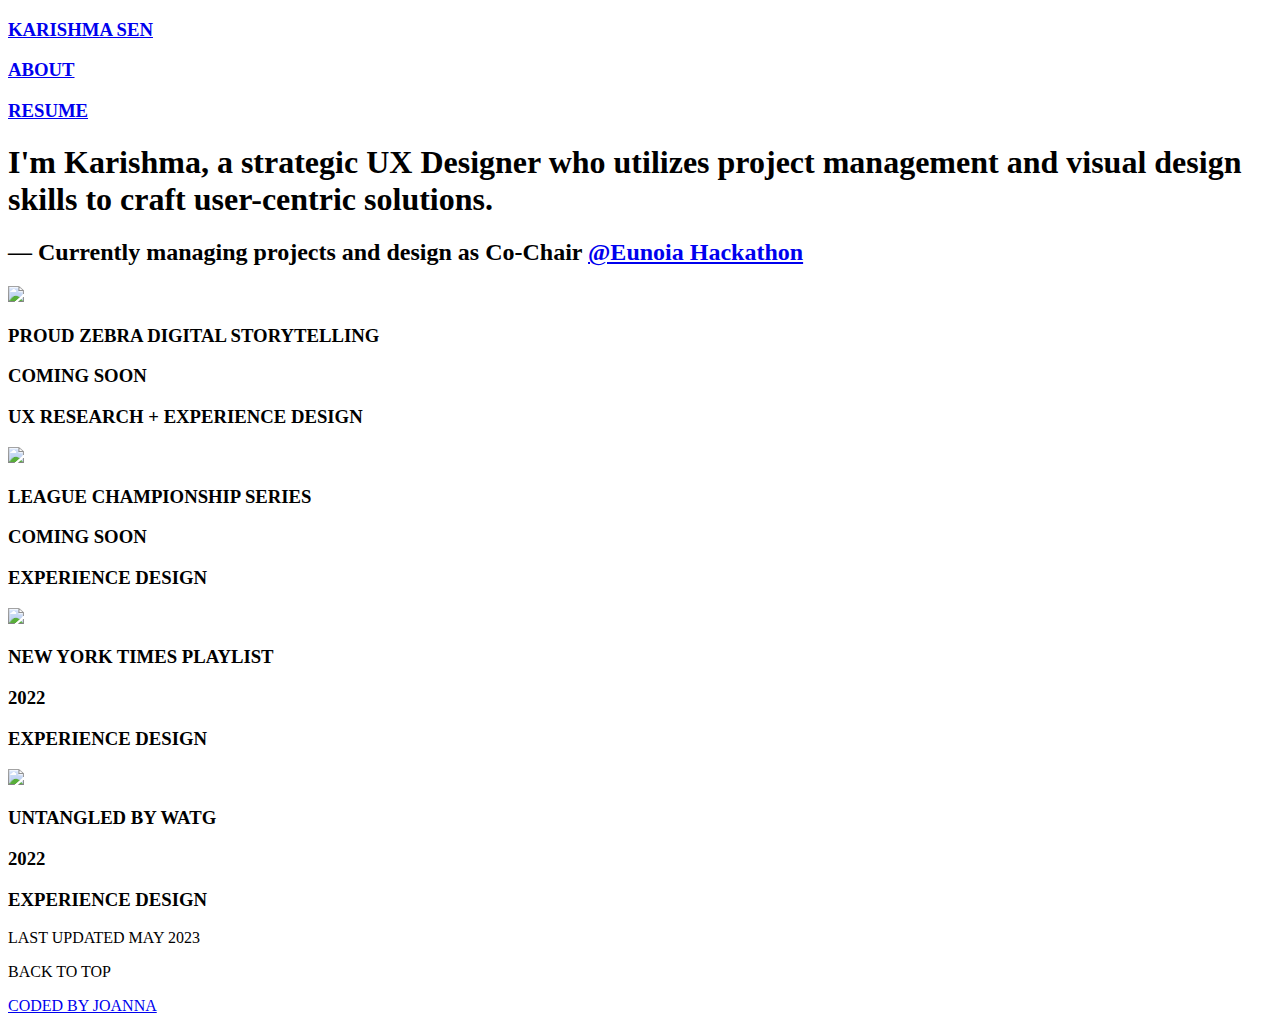
==== index.html @ a71f279d "initial upload" ====
<!doctype html>

<html lang="en">
<head>
	<meta charset="utf-8">
	<link href="https://fonts.googleapis.com/css2?family=Red+Hat+Display:ital,wght@0,300;0,400;0,500;0,600;0,700;1,300;1,400;1,500;1,600;1,700&display=swap" rel="stylesheet">
	<link href="https://fonts.googleapis.com/css2?family=Questrial&display=swap" rel="stylesheet">
	
	<link rel="stylesheet" href="css/main.css">
	<link rel="stylesheet" href="css/grid.css">
	<meta name="viewport" content="width=device-width, initial-scale=1.0">
	<link rel="icon" type="image/png" sizes="32x32" href="img/favicon_io/favicon-32x32.png">

	<title>Karishma Sen</title>
</head>

<body>
	<header class="main-nav">
		<nav class= "main-nav-container">
			<div class="left-nav-items">
				<h3><a class="green" href="index.html">KARISHMA SEN</a></h3>
			</div>
			<div class="right-nav-items">
				<h3><a class="green" href="about.html">ABOUT</a></h3>
				<h3><a class="green" href="img/resume.pdf" target="_blank">RESUME</a></h3>
			</div>
		</nav>
	</header>

	<div class="main-container">
		<div class="landing full-span">
			<div class="landing-info">
				<h1>I'm Karishma, a strategic UX Designer who utilizes project management and visual design skills to craft user-centric solutions.</h1>
				<h2>— Currently managing projects and design as Co-Chair <a href="https://eunoiadesign.ca/" target="_blank">@Eunoia Hackathon</a></h2>
			</div>
		</div> <!-- end of landing-->
		
		<section id="projects">
			<div class="two-column">
				<div class="project-container more-bottom-margin more-top-margin">
					<a href="nyt.html"><img src="img/landing-photos/zebra.png"></a>
					<div class="space-between">
						<h3 class="no-bottom-margin">PROUD ZEBRA DIGITAL STORYTELLING</h3>
						<h3 class="no-bottom-margin">COMING SOON</h3>
					</div>
					<h3 class="green no-top-margin">UX RESEARCH + EXPERIENCE DESIGN</h3>
				</div>

				<div class="project-container more-bottom-margin more-top-margin">
					<a href="watg.html"><img src="img/landing-photos/lcs.png"></a>
					<div class="space-between">
						<h3 class="no-bottom-margin">LEAGUE CHAMPIONSHIP SERIES</h3>
						<h3 class="no-bottom-margin">COMING SOON</h3>
					</div>
					<h3 class="green no-top-margin">EXPERIENCE DESIGN</h3>
				</div>
			</div>

			<div class="two-column">
				<div class="project-container more-bottom-margin more-top-margin">
					<a href="nyt.html"><img src="img/landing-photos/nyt.png"></a>
					<div class="space-between">
						<h3 class="no-bottom-margin">NEW YORK TIMES PLAYLIST</h3>
						<h3 class="no-bottom-margin">2022</h3>
					</div>
					<h3 class="green no-top-margin">EXPERIENCE DESIGN</h3>
				</div>

				<div class="project-container more-bottom-margin more-top-margin">
					<a href="watg.html"><img src="img/landing-photos/watg.png"></a>
					<div class="space-between">
						<h3 class="no-bottom-margin">UNTANGLED BY WATG</h3>
						<h3 class="no-bottom-margin">2022</h3>
					</div>
					<h3 class="green no-top-margin">EXPERIENCE DESIGN</h3>
				</div>
			</div>			

			<footer class="full-span"> 
			<div class= "footer">
				<div class="footer-left-item"><p>LAST UPDATED MAY 2023</p></div>
				<div class="back-to-top"><p onclick="topFunction()" id="topButton" title="Go to top">BACK TO TOP</p></div>
				<div class="footer-right-item"><p><a href="https://joannalee.ca/">CODED BY JOANNA</a></p></div>
			</div>
		</footer>
		</section> <!-- end of projects section -->

	</div> <!-- end of main-container-->
	
	<script src="js/scrollToTop.js"></script>

</body>
</html>
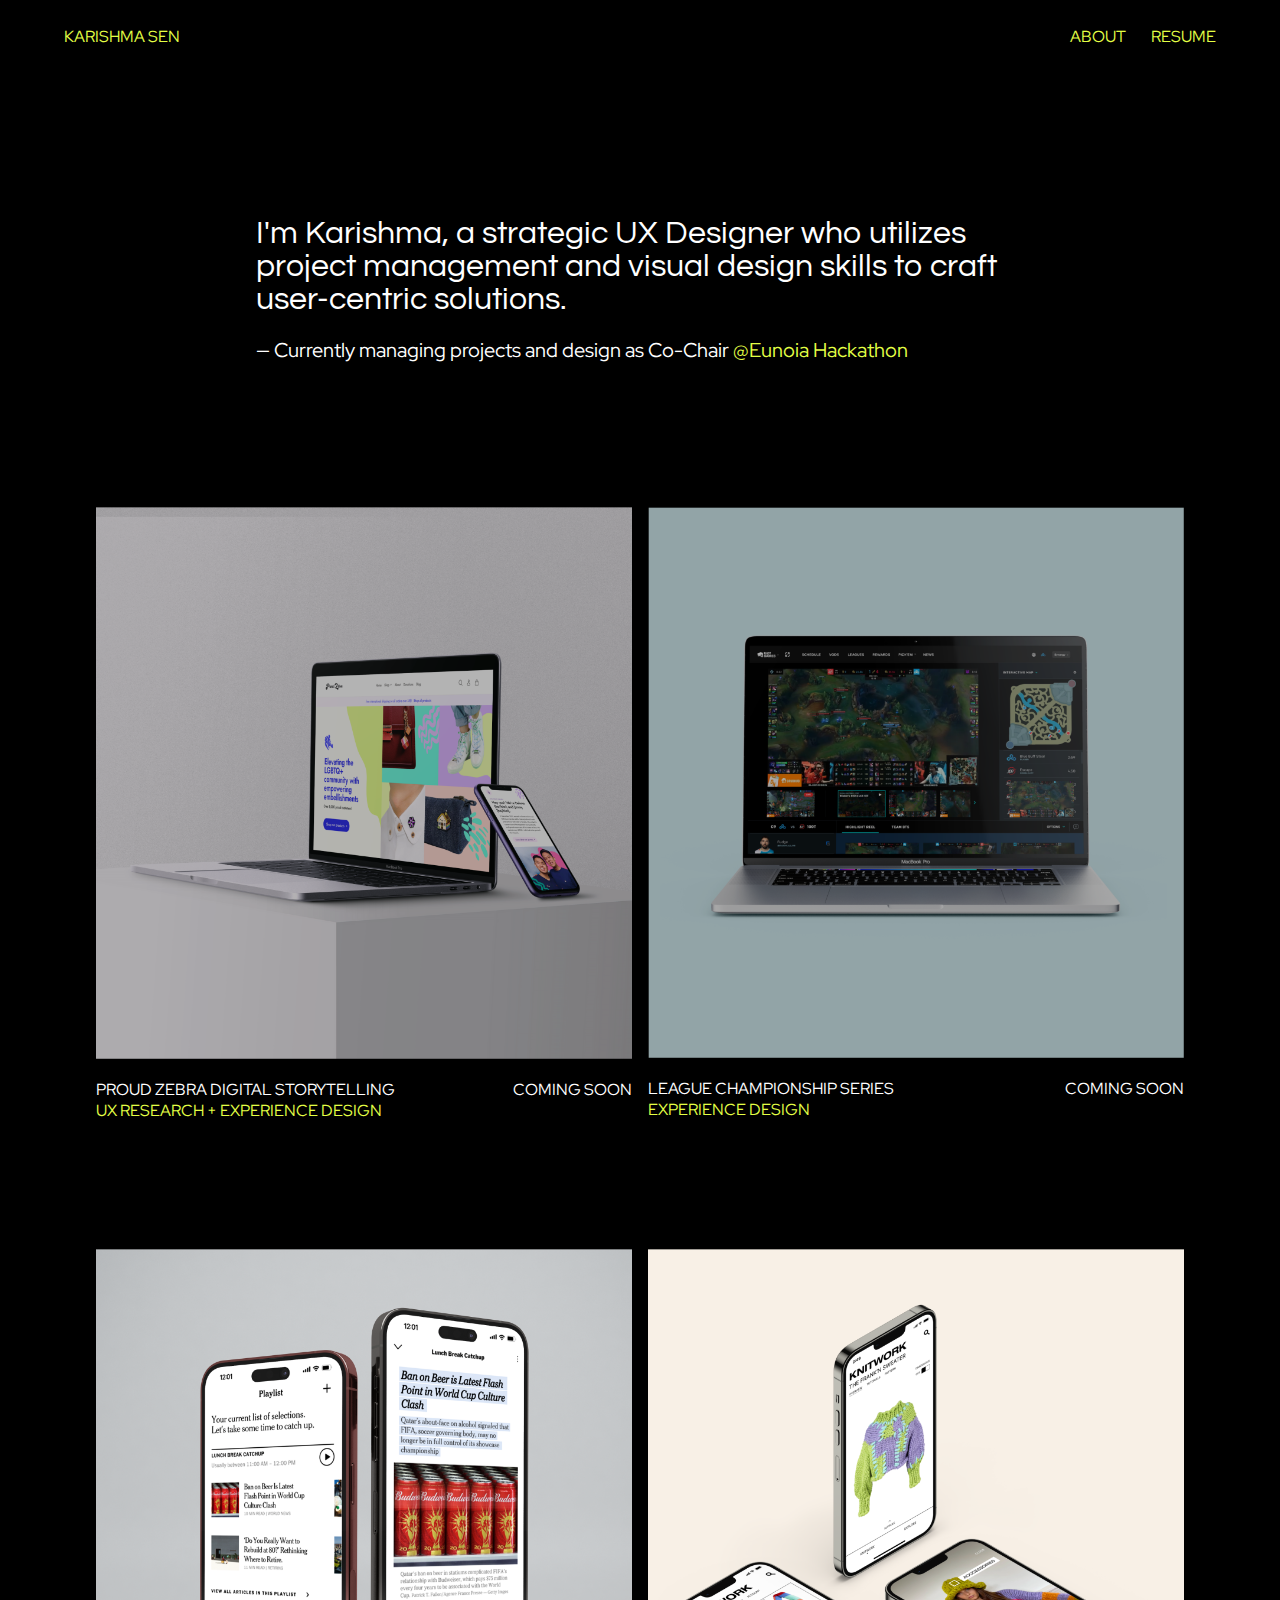
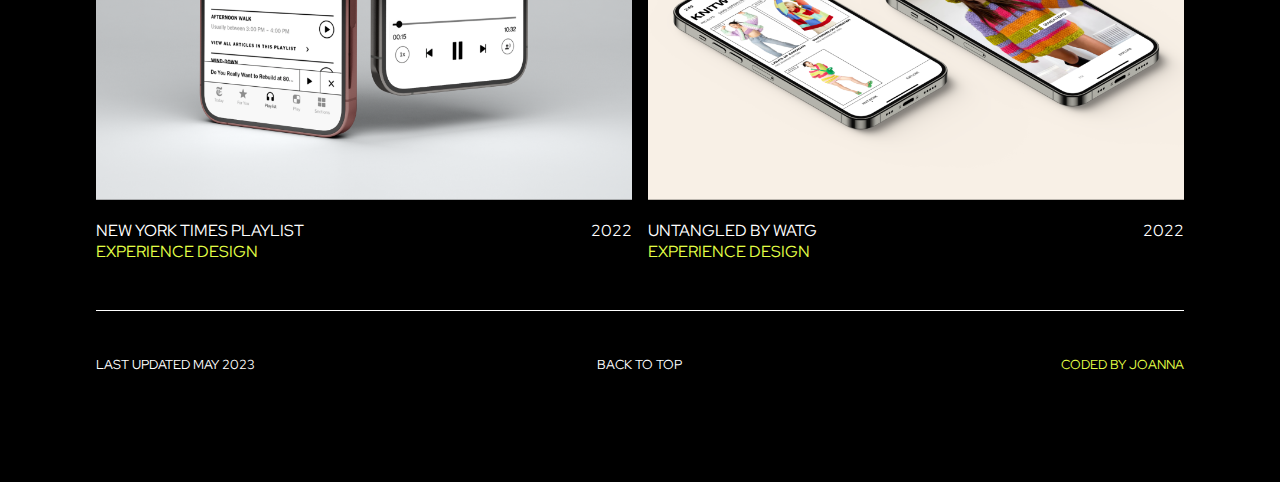
==== commit 039ee449: "updating favicon" ====
--- a/index.html
+++ b/index.html
@@ -9,7 +9,7 @@
 	<link rel="stylesheet" href="css/main.css">
 	<link rel="stylesheet" href="css/grid.css">
 	<meta name="viewport" content="width=device-width, initial-scale=1.0">
-	<link rel="icon" type="image/png" sizes="32x32" href="img/favicon_io/favicon-32x32.png">
+	<link rel="icon" type="image/png" sizes="32x32" href="img/green-circle.png">
 
 	<title>Karishma Sen</title>
 </head>
--- a/css/main.css
+++ b/css/main.css
@@ -0,0 +1,285 @@
+/*====================GLOBAL========================*/
+*{
+	box-sizing: border-box;
+}
+
+body{
+	margin:0;
+	background-color: black;
+}
+header{
+	background-color: black;
+}
+
+html{
+	scroll-behavior: smooth;
+}
+
+img{
+	width:100%;
+	height:auto;
+}
+
+video{
+	width:100%;
+	height:auto;
+}
+
+.hide{
+	display: none;
+}
+
+/*====================FREQUENTLY USED=========================*/
+.full-span{
+	grid-column: 1/span 12;
+}
+
+.divider{
+	border-bottom:0.8px solid white;
+	margin-bottom: 30px;
+	margin-top: 30px;
+}
+
+.margin-zero{
+	margin:0;
+}
+
+.bottom-margin-zero{
+	margin-bottom: 0;
+}
+
+.top-margin-zero{
+	margin-top: 0;
+}
+
+.extra-padding{
+	padding-bottom: 10%;
+}
+
+.extra-top-padding{
+	padding-top:3%;
+}
+
+.two-grid{
+	display:grid;
+	grid-template-columns: 1fr 1fr;
+	grid-gap: 1.5625rem;
+}
+
+.column-one{
+	grid-column: 1;
+}
+
+.column-two{
+	grid-column: 2;
+}
+
+.extra-right-padding{
+	padding-right: 10%;
+}
+
+.border{
+	border: 0.8px solid white;
+}
+
+.border-margin{
+	margin: 20px;
+}
+
+.upper-line{
+	border-top:0.8px solid white;
+}
+
+.under-line{
+	border-bottom:0.8px solid white;
+}
+.flex-space-between{
+	display:flex;
+	justify-content: space-between;
+}
+
+.align-self-end{
+	align-self: end;
+}
+
+/*====================TYPOGRAPHY=========================*/
+h1{
+	font-family: 'Questrial', sans-serif;
+	font-size:2rem;
+	font-weight: 300;
+	color:white;
+	max-width:80ch;
+}
+
+h2{
+	font-family: 'Red Hat Display', sans-serif;
+	font-size:1.25rem;
+	font-weight: 400;
+	color:white;
+/*	max-width:45ch;*/
+}
+
+h3{
+	font-family: 'Red Hat Display', sans-serif;
+	font-size:1rem;
+	font-weight: 400;
+	color:white;
+	max-width:50ch;
+}
+
+h4{
+	font-family: 'Red Hat Display', sans-serif;
+	font-size:0.9rem;
+	font-weight: 400;
+	color:white;
+	max-width:50ch;
+}
+
+h5{
+	font-family: 'Red Hat Display', sans-serif;
+	font-size:1rem;
+	font-style: italic;
+	font-weight: 400;
+	color:white;
+	max-width:50ch;
+}
+
+a{
+	text-decoration: none;
+	color: #E3FF45;
+}
+
+p, li{
+	font-family: 'Red Hat Display', sans-serif;
+	font-size:0.8rem;
+	font-weight:400;
+	max-width:80ch;
+	color:white;
+}
+
+em{
+	text-decoration: underline white;
+}
+
+/*====================COLOUR AND DECO=========================*/
+.black{
+	color:black;
+}
+
+.green{
+	color:#E3FF45;
+}
+
+/***BACK TO TOP BUTTON***/
+#topButton{
+	cursor: pointer;
+}
+
+.back-to-top{
+	grid-column: 1/span 12;
+	justify-self: center;
+}
+
+#topButton:hover{
+	text-decoration:underline white;
+}
+
+/*====================TOP NAV=========================*/
+
+.main-nav-container{
+	margin: 0 5% 0 5%;
+	padding: 10px 0 10px 0;
+	display: flex;
+	justify-content: space-between;
+}
+
+.right-nav-items{
+	display: flex;
+	gap:25px;
+}
+
+/*====================LANDING=========================*/
+
+.landing-info{
+	margin: 3rem 10rem;
+}
+
+.two-column{
+	display:grid;
+	grid-template-columns: 1fr 1fr;
+	gap:1rem;
+}
+
+.space-between{
+	display:flex;
+	justify-content: space-between;
+}
+
+.no-top-margin{
+	margin-top:0;
+}
+
+.no-bottom-margin{
+	margin-bottom: 0;
+}
+
+.more-bottom-margin{
+	margin-bottom:2rem;
+}
+
+.more-top-margin{
+	margin-top: 5rem;
+}
+
+/*====================PROJECT SECTION=========================*/
+
+#projects{
+	grid-column: 1/span 12;
+}
+
+.project{
+	border-top:0.8px solid white;
+	display:grid;
+	grid-template-columns: repeat(12, 1fr);
+	grid-gap:1.5625rem;
+}
+
+.project-info{
+	display:flex;
+	flex-direction: column;
+}
+
+/*====================PROJECT PAGES=========================*/
+.project-info-grid{
+	display:grid;
+	grid-template-columns: 20% 80%;
+}
+
+
+/*====================FOOTER=========================*/
+.footer{
+	border-top:0.8px solid white;
+	display: grid;
+	grid-template-columns: 1fr 1fr 1fr;
+
+}
+
+.footer-left-item{
+	justify-self: left;
+	grid-column: 1;
+	margin-top:2rem;
+}
+
+.back-to-top{
+	justify-self: center;
+	grid-column: 2;
+	margin-top:2rem;
+}
+
+.footer-right-item{
+	justify-self: right;
+	grid-column: 3;
+	margin-top:2rem;
+}
+
+
--- a/css/grid.css
+++ b/css/grid.css
@@ -0,0 +1,104 @@
+/***WHOLE SITE***/
+.main-container{
+	display:grid;
+	grid-template-columns: repeat(12, 1fr);
+	grid-gap:1rem;
+	margin: 6rem;
+}
+
+.main-project-container{
+	display:grid;
+	grid-template-columns: repeat(12, 1fr);
+	grid-gap:1rem;
+	margin: 1rem 6rem;
+}
+
+
+/*Media Queries=========================================================================================================*/
+
+@media screen and (max-width:109em){
+
+	
+
+}
+
+/*Inbetween(1200px)*/
+@media screen and (max-width:70em){
+
+	/*PROJECT*/
+
+	.two-column{
+		grid-template-columns: 1fr;
+	}
+
+	.column-two{
+		grid-column: 1;
+	}
+
+	.hide{
+		display: block;
+	}
+
+	.align-self-end{
+		display: none;
+	}
+
+	.two-grid{
+		grid-template-columns: 1fr;
+	}
+
+	.hide-after{
+		display:none;
+	}
+
+	/*LANDING*/
+
+	.landing-info {
+    margin: 3rem 6rem;
+}
+}
+
+/*Inbetween(898px)*/
+@media screen and (max-width:56em){
+	
+	.main-container{
+		margin:3rem;
+	}
+
+}
+
+/*Inbetween(645px)*/
+@media screen and (max-width:41em){
+
+	.landing-info{
+		margin: 3rem 0rem;
+	}	
+
+	.footer{
+		grid-template-columns: 1fr;
+	}
+
+	.footer-left-item{
+		grid-column: 1;
+		justify-self: center;
+	}
+
+	.footer-right-item{
+		grid-column: 1;
+		justify-self: center;
+	}
+
+	.back-to-top{
+		grid-column: 1;
+		justify-self: center;
+	}
+
+}
+
+@media screen and (max-width:25em){
+
+	.main-container{
+		margin:1rem;
+	}
+
+}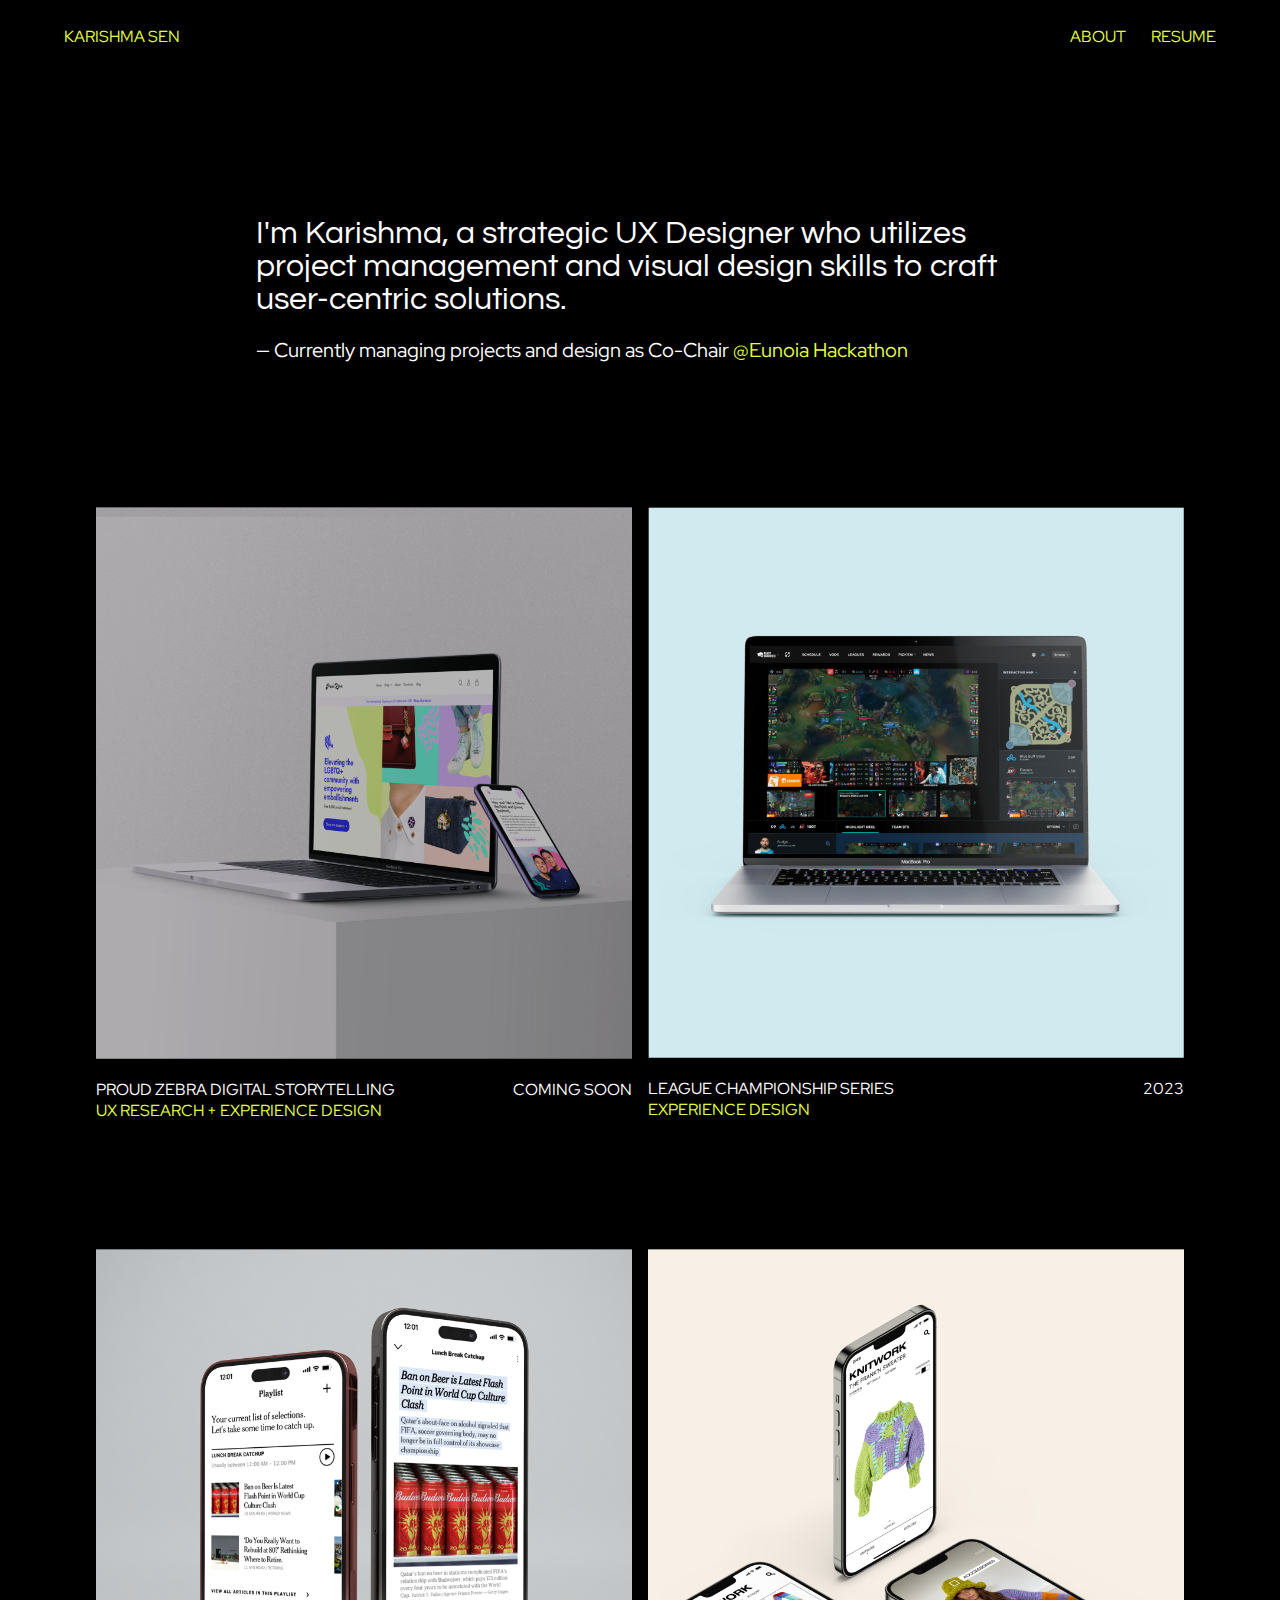
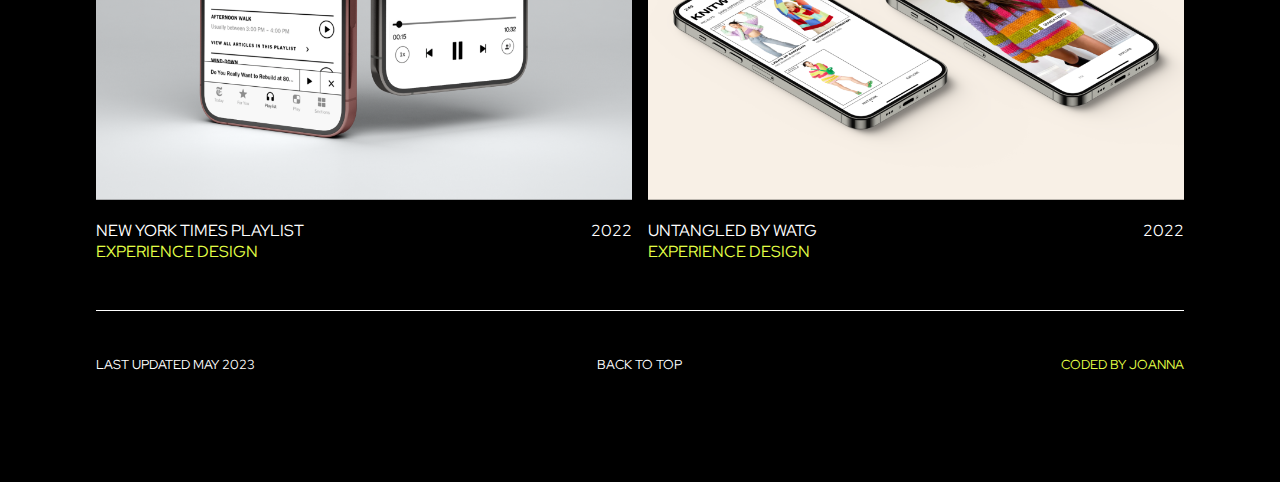
==== commit fdde02e0: "updating" ====
--- a/index.html
+++ b/index.html
@@ -38,7 +38,7 @@
 		<section id="projects">
 			<div class="two-column">
 				<div class="project-container more-bottom-margin more-top-margin">
-					<a href="nyt.html"><img src="img/landing-photos/zebra.png"></a>
+					<a href="#"><img src="img/landing-photos/zebra.png"></a>
 					<div class="space-between">
 						<h3 class="no-bottom-margin">PROUD ZEBRA DIGITAL STORYTELLING</h3>
 						<h3 class="no-bottom-margin">COMING SOON</h3>
@@ -47,10 +47,10 @@
 				</div>
 
 				<div class="project-container more-bottom-margin more-top-margin">
-					<a href="watg.html"><img src="img/landing-photos/lcs.png"></a>
+					<a href="lcs.html"><img src="img/landing-photos/lcs.png"></a>
 					<div class="space-between">
 						<h3 class="no-bottom-margin">LEAGUE CHAMPIONSHIP SERIES</h3>
-						<h3 class="no-bottom-margin">COMING SOON</h3>
+						<h3 class="no-bottom-margin">2023</h3>
 					</div>
 					<h3 class="green no-top-margin">EXPERIENCE DESIGN</h3>
 				</div>
